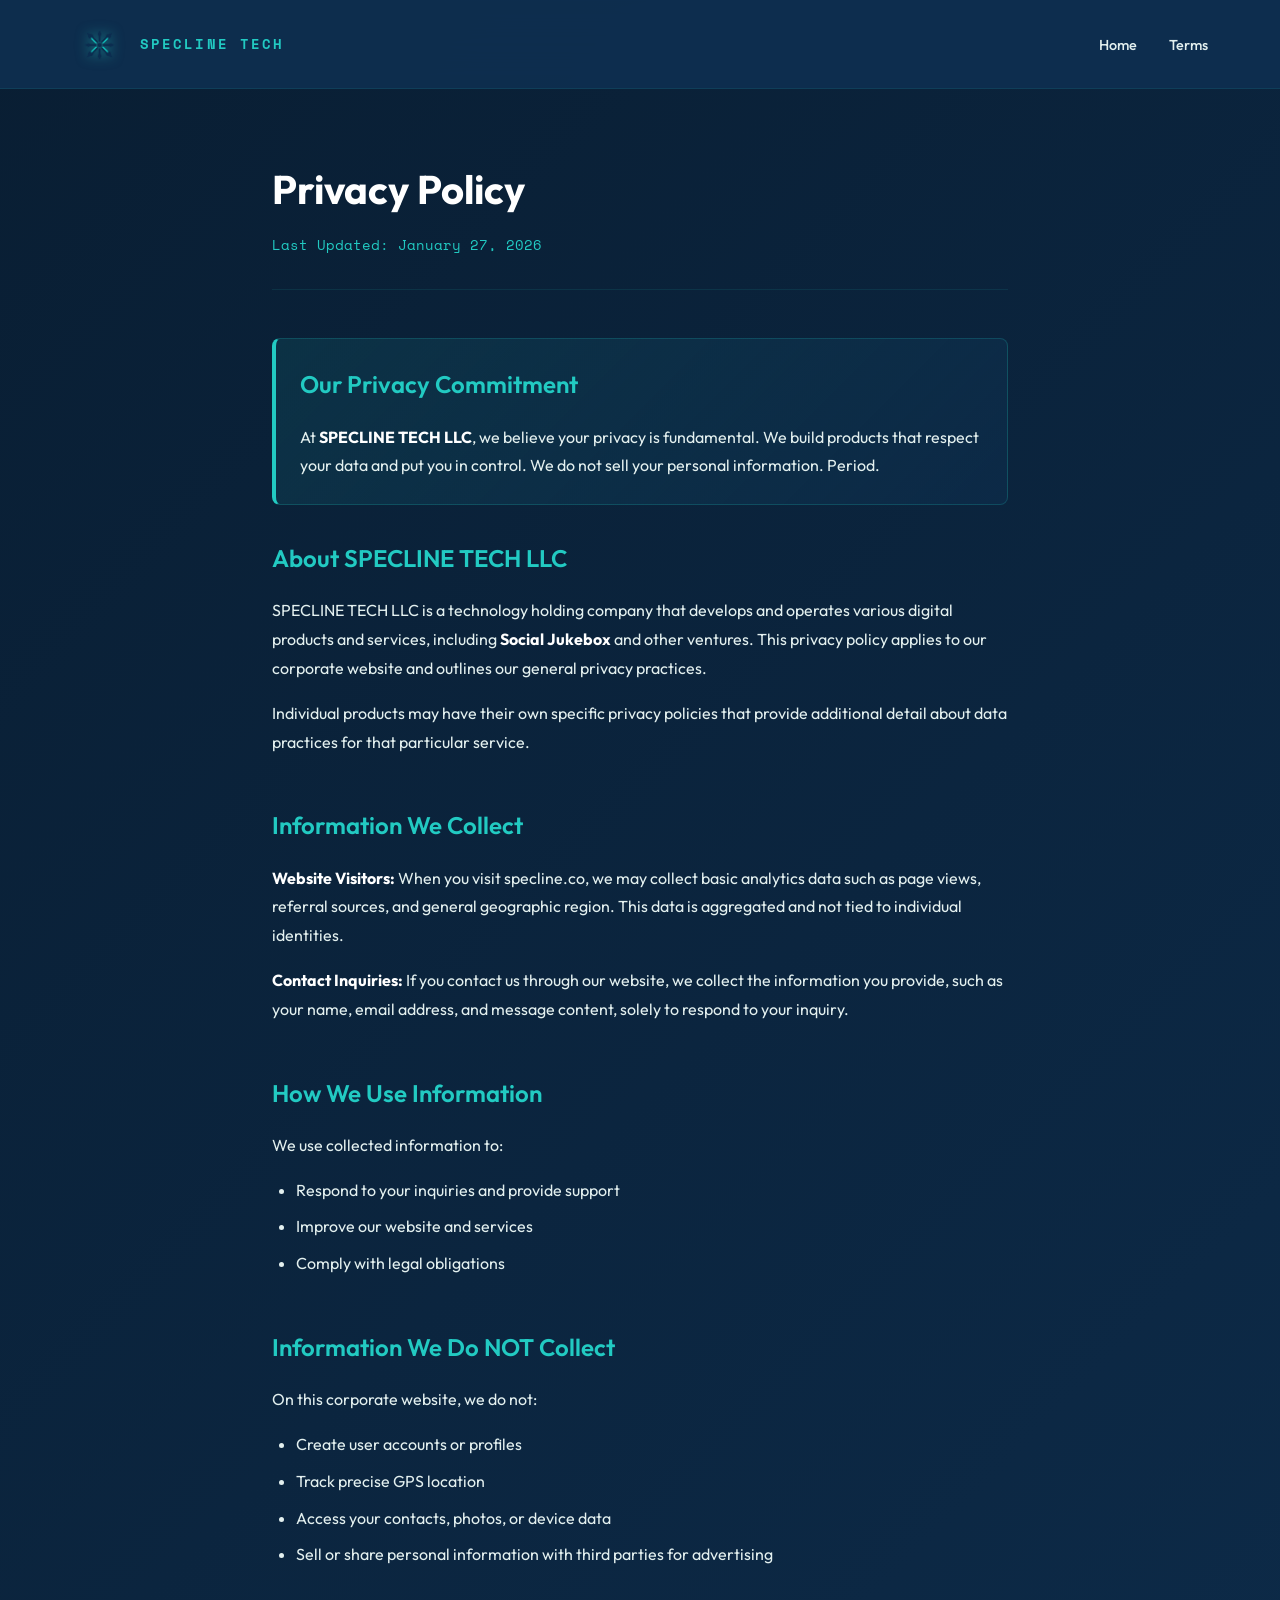
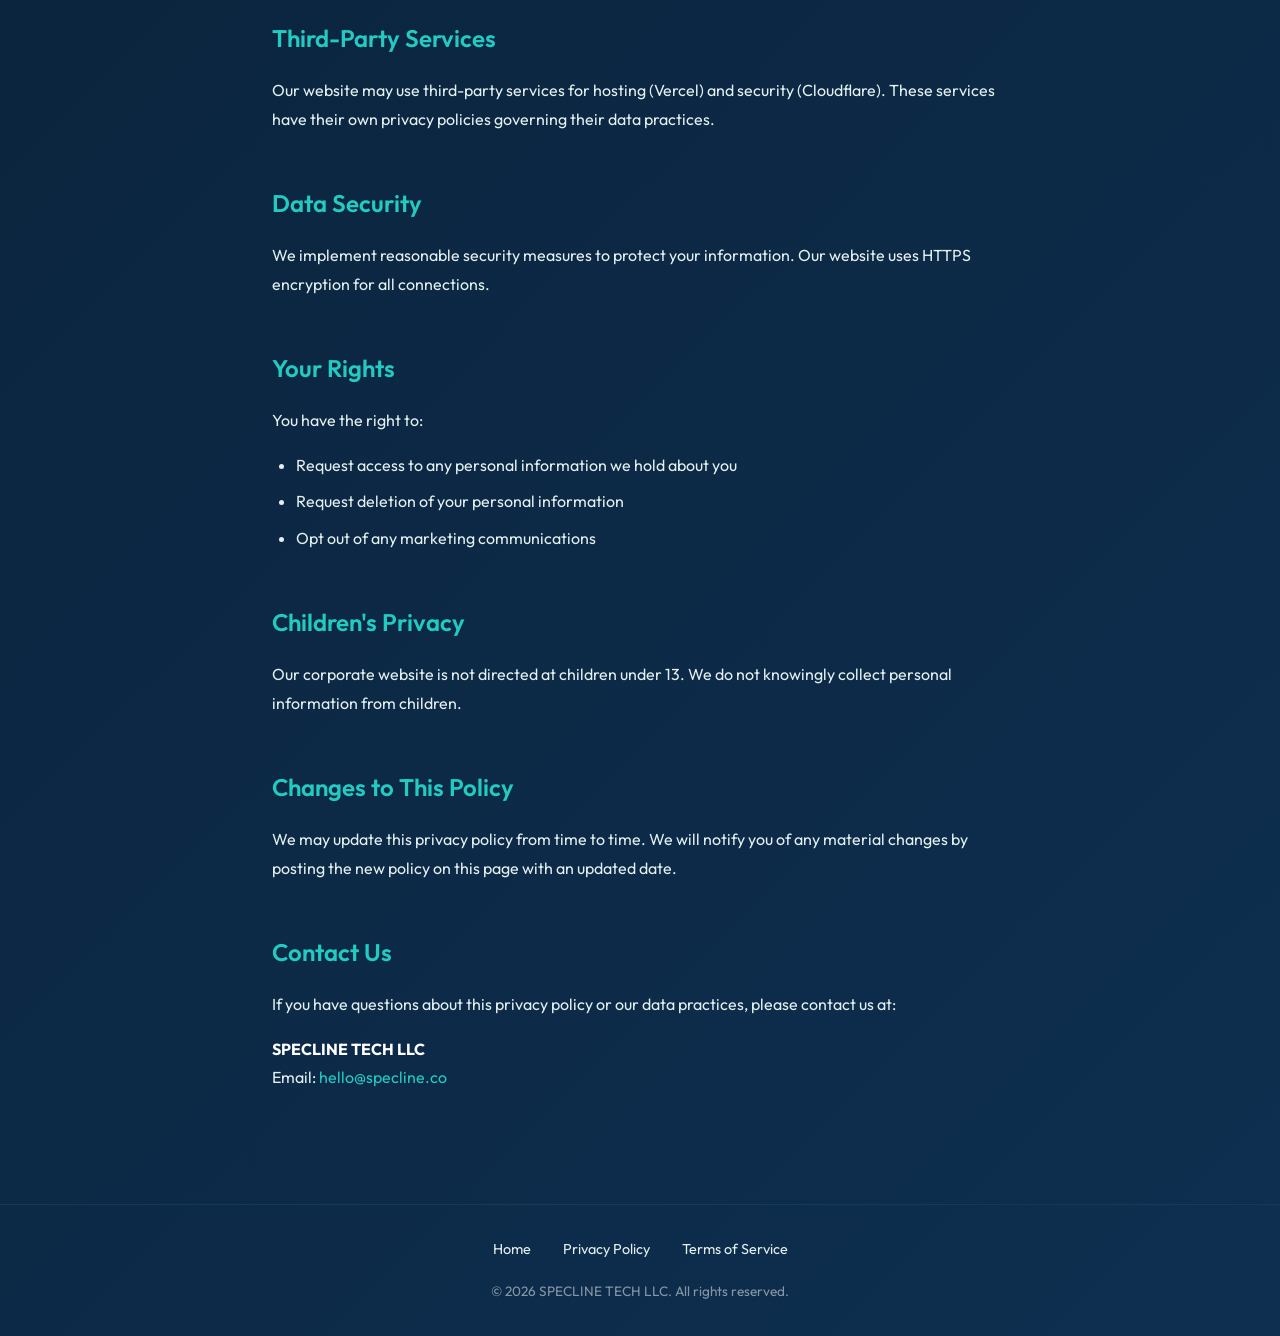
==== privacy.html @ 177c9298 "Add Privacy Policy, Terms of Service, and Spencer memorial" ====
<!DOCTYPE html>
<html lang="en">
<head>
    <meta charset="UTF-8">
    <meta name="viewport" content="width=device-width, initial-scale=1.0">
    <title>Privacy Policy | SPECLINE TECH LLC</title>
    <meta name="description" content="Privacy Policy for SPECLINE TECH LLC and its products.">
    
    <link rel="preconnect" href="https://fonts.googleapis.com">
    <link rel="preconnect" href="https://fonts.gstatic.com" crossorigin>
    <link href="https://fonts.googleapis.com/css2?family=Outfit:wght@300;400;500;600;700&family=Space+Mono:wght@400;700&display=swap" rel="stylesheet">
    
    <style>
        :root {
            --mint-light: #e3f0ef;
            --mint: #e2f1ef;
            --navy: #0e2f50;
            --teal: #22cac2;
            --navy-dark: #091e33;
            --navy-light: #1a4670;
            --teal-glow: rgba(34, 202, 194, 0.3);
            --white: #ffffff;
            --font-display: 'Outfit', sans-serif;
            --font-mono: 'Space Mono', monospace;
            --transition-smooth: cubic-bezier(0.4, 0, 0.2, 1);
        }

        *, *::before, *::after {
            margin: 0;
            padding: 0;
            box-sizing: border-box;
        }

        body {
            font-family: var(--font-display);
            background: linear-gradient(135deg, var(--navy-dark) 0%, var(--navy) 100%);
            color: var(--white);
            line-height: 1.8;
            min-height: 100vh;
        }

        .container {
            max-width: 800px;
            margin: 0 auto;
            padding: 0 2rem;
        }

        /* Navigation */
        .nav {
            padding: 1.5rem 0;
            background: rgba(14, 47, 80, 0.95);
            backdrop-filter: blur(20px);
            border-bottom: 1px solid rgba(34, 202, 194, 0.1);
        }

        .nav-inner {
            max-width: 1200px;
            margin: 0 auto;
            padding: 0 2rem;
            display: flex;
            justify-content: space-between;
            align-items: center;
        }

        .logo {
            display: flex;
            align-items: center;
            gap: 0.75rem;
            text-decoration: none;
            color: var(--white);
        }

        .logo img {
            height: 40px;
            width: auto;
            filter: drop-shadow(0 0 6px rgba(34, 202, 194, 0.5));
        }

        .logo-text {
            font-family: var(--font-mono);
            font-size: 0.9rem;
            font-weight: 700;
            letter-spacing: 0.15em;
            color: var(--teal);
        }

        .nav-links {
            display: flex;
            gap: 2rem;
            list-style: none;
        }

        .nav-links a {
            color: var(--mint-light);
            text-decoration: none;
            font-size: 0.9rem;
            font-weight: 500;
            transition: color 0.3s var(--transition-smooth);
        }

        .nav-links a:hover {
            color: var(--teal);
        }

        /* Content */
        .page-header {
            padding: 4rem 0 2rem;
            border-bottom: 1px solid rgba(34, 202, 194, 0.1);
            margin-bottom: 3rem;
        }

        .page-header h1 {
            font-size: 2.5rem;
            font-weight: 700;
            margin-bottom: 0.5rem;
        }

        .page-header .date {
            font-family: var(--font-mono);
            font-size: 0.85rem;
            color: var(--teal);
        }

        .content {
            padding-bottom: 4rem;
        }

        .content section {
            margin-bottom: 3rem;
        }

        .content h2 {
            font-size: 1.5rem;
            font-weight: 600;
            color: var(--teal);
            margin-bottom: 1rem;
        }

        .content p {
            color: var(--mint-light);
            margin-bottom: 1rem;
        }

        .content ul {
            color: var(--mint-light);
            margin-left: 1.5rem;
            margin-bottom: 1rem;
        }

        .content li {
            margin-bottom: 0.5rem;
        }

        .content strong {
            color: var(--white);
        }

        .content a {
            color: var(--teal);
            text-decoration: none;
        }

        .content a:hover {
            text-decoration: underline;
        }

        .highlight-box {
            background: linear-gradient(135deg, rgba(34, 202, 194, 0.1) 0%, rgba(14, 47, 80, 0.5) 100%);
            border: 1px solid rgba(34, 202, 194, 0.2);
            border-left: 4px solid var(--teal);
            border-radius: 8px;
            padding: 1.5rem;
            margin-bottom: 2rem;
        }

        /* Footer */
        .footer {
            border-top: 1px solid rgba(34, 202, 194, 0.1);
            padding: 2rem 0;
            text-align: center;
        }

        .footer-links {
            display: flex;
            justify-content: center;
            gap: 2rem;
            margin-bottom: 1rem;
        }

        .footer-links a {
            color: var(--mint-light);
            text-decoration: none;
            font-size: 0.9rem;
        }

        .footer-links a:hover {
            color: var(--teal);
        }

        .footer-text {
            color: rgba(255, 255, 255, 0.5);
            font-size: 0.85rem;
        }

        @media (max-width: 768px) {
            .nav-links {
                display: none;
            }
            
            .page-header h1 {
                font-size: 2rem;
            }
        }
    </style>
</head>
<body>
    <nav class="nav">
        <div class="nav-inner">
            <a href="index.html" class="logo">
                <img src="assets/images/logo-icon.png" alt="SPECLINE TECH">
                <span class="logo-text">SPECLINE TECH</span>
            </a>
            <ul class="nav-links">
                <li><a href="index.html">Home</a></li>
                <li><a href="terms.html">Terms</a></li>
            </ul>
        </div>
    </nav>

    <main class="container">
        <header class="page-header">
            <h1>Privacy Policy</h1>
            <p class="date">Last Updated: January 27, 2026</p>
        </header>

        <div class="content">
            <div class="highlight-box">
                <h2 style="margin-top: 0;">Our Privacy Commitment</h2>
                <p style="margin-bottom: 0;">At <strong>SPECLINE TECH LLC</strong>, we believe your privacy is fundamental. We build products that respect your data and put you in control. We do not sell your personal information. Period.</p>
            </div>

            <section>
                <h2>About SPECLINE TECH LLC</h2>
                <p>SPECLINE TECH LLC is a technology holding company that develops and operates various digital products and services, including <strong>Social Jukebox</strong> and other ventures. This privacy policy applies to our corporate website and outlines our general privacy practices.</p>
                <p>Individual products may have their own specific privacy policies that provide additional detail about data practices for that particular service.</p>
            </section>

            <section>
                <h2>Information We Collect</h2>
                <p><strong>Website Visitors:</strong> When you visit specline.co, we may collect basic analytics data such as page views, referral sources, and general geographic region. This data is aggregated and not tied to individual identities.</p>
                <p><strong>Contact Inquiries:</strong> If you contact us through our website, we collect the information you provide, such as your name, email address, and message content, solely to respond to your inquiry.</p>
            </section>

            <section>
                <h2>How We Use Information</h2>
                <p>We use collected information to:</p>
                <ul>
                    <li>Respond to your inquiries and provide support</li>
                    <li>Improve our website and services</li>
                    <li>Comply with legal obligations</li>
                </ul>
            </section>

            <section>
                <h2>Information We Do NOT Collect</h2>
                <p>On this corporate website, we do not:</p>
                <ul>
                    <li>Create user accounts or profiles</li>
                    <li>Track precise GPS location</li>
                    <li>Access your contacts, photos, or device data</li>
                    <li>Sell or share personal information with third parties for advertising</li>
                </ul>
            </section>

            <section>
                <h2>Third-Party Services</h2>
                <p>Our website may use third-party services for hosting (Vercel) and security (Cloudflare). These services have their own privacy policies governing their data practices.</p>
            </section>

            <section>
                <h2>Data Security</h2>
                <p>We implement reasonable security measures to protect your information. Our website uses HTTPS encryption for all connections.</p>
            </section>

            <section>
                <h2>Your Rights</h2>
                <p>You have the right to:</p>
                <ul>
                    <li>Request access to any personal information we hold about you</li>
                    <li>Request deletion of your personal information</li>
                    <li>Opt out of any marketing communications</li>
                </ul>
            </section>

            <section>
                <h2>Children's Privacy</h2>
                <p>Our corporate website is not directed at children under 13. We do not knowingly collect personal information from children.</p>
            </section>

            <section>
                <h2>Changes to This Policy</h2>
                <p>We may update this privacy policy from time to time. We will notify you of any material changes by posting the new policy on this page with an updated date.</p>
            </section>

            <section>
                <h2>Contact Us</h2>
                <p>If you have questions about this privacy policy or our data practices, please contact us at:</p>
                <p><strong>SPECLINE TECH LLC</strong><br>
                Email: <a href="mailto:hello@specline.co">hello@specline.co</a></p>
            </section>
        </div>
    </main>

    <footer class="footer">
        <div class="footer-links">
            <a href="index.html">Home</a>
            <a href="privacy.html">Privacy Policy</a>
            <a href="terms.html">Terms of Service</a>
        </div>
        <p class="footer-text">© 2026 SPECLINE TECH LLC. All rights reserved.</p>
    </footer>
</body>
</html>
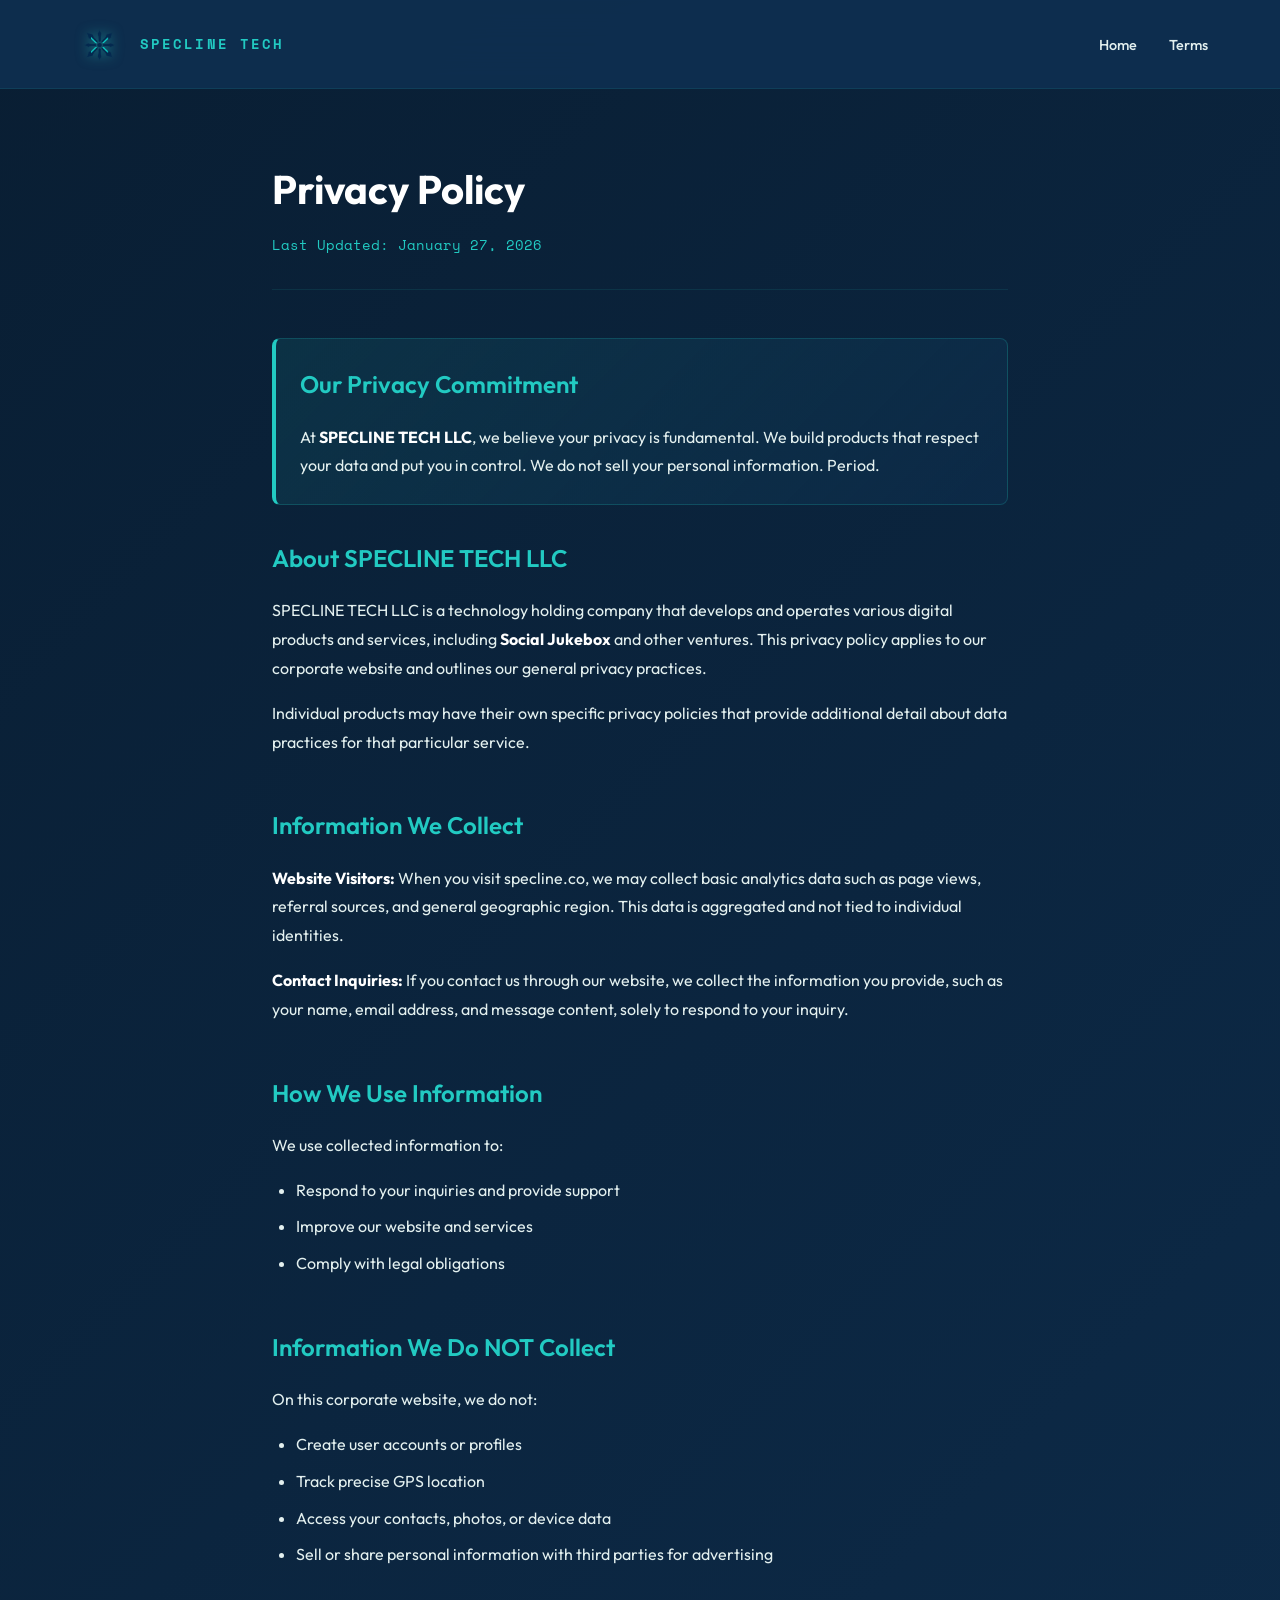
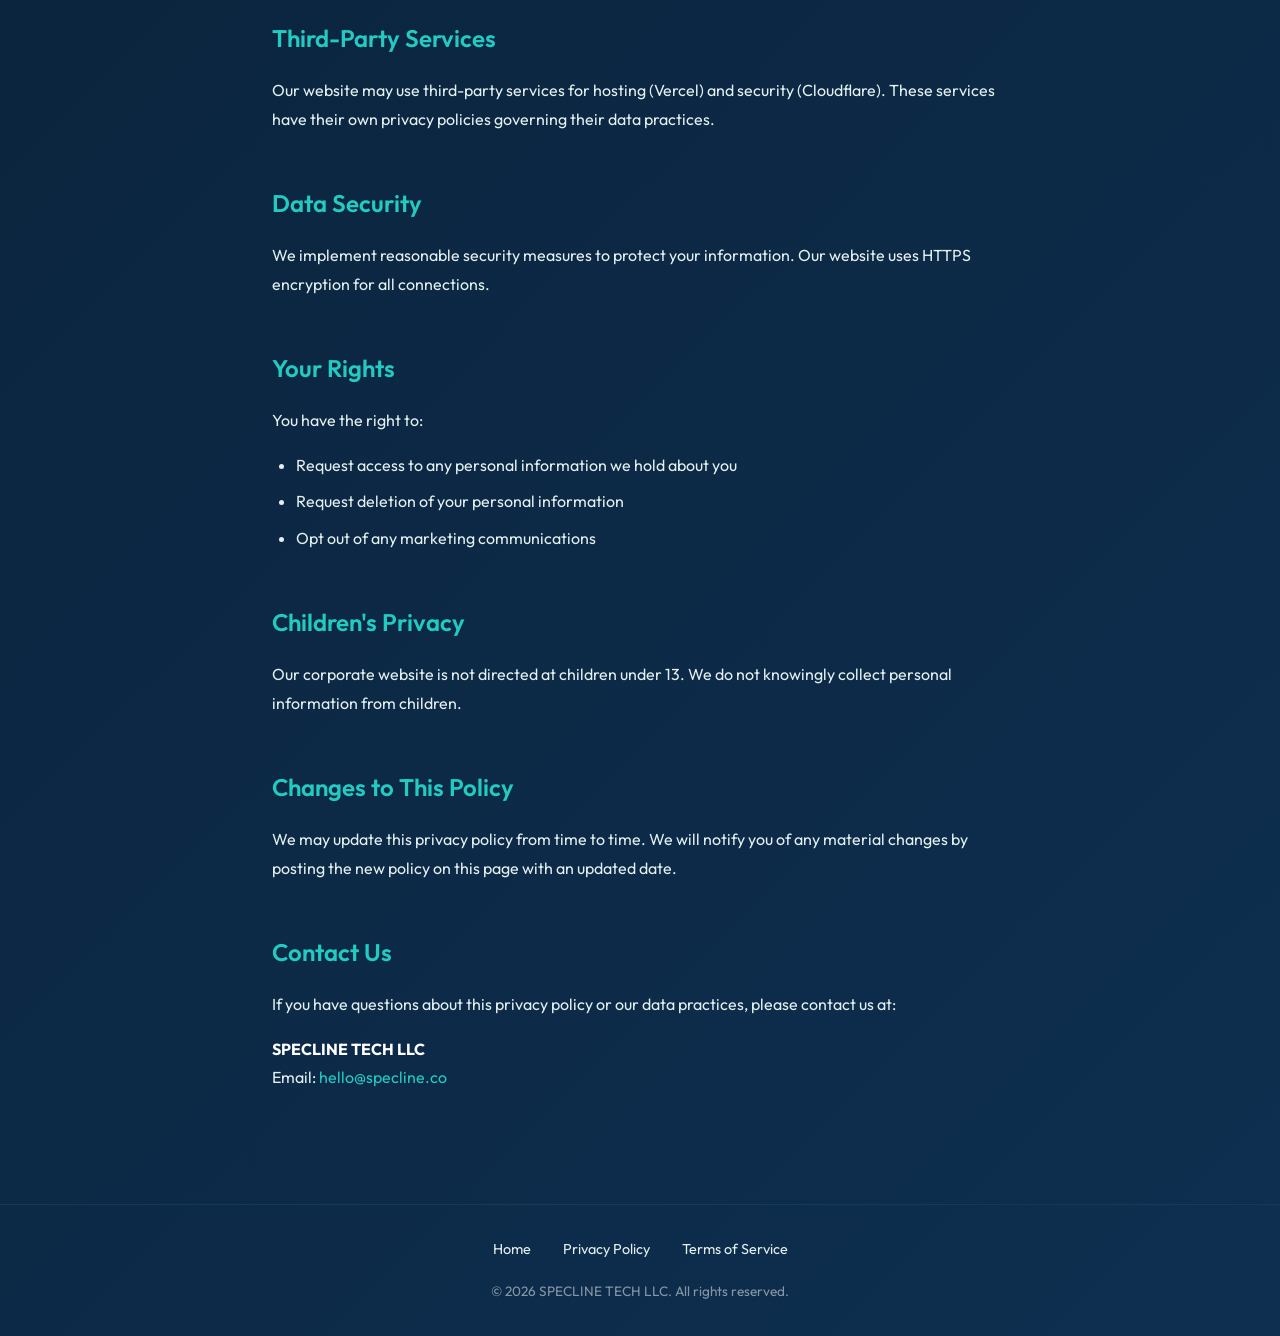
==== commit 3e241d42: "Add Vercel Web Analytics script to all pages Adds the Vercel Analytics script tag to index.html, pri" ====
--- a/privacy.html
+++ b/privacy.html
@@ -319,5 +319,6 @@
         </div>
         <p class="footer-text">© 2026 SPECLINE TECH LLC. All rights reserved.</p>
     </footer>
+    <script defer src="/_vercel/insights/script.js"></script>
 </body>
 </html>
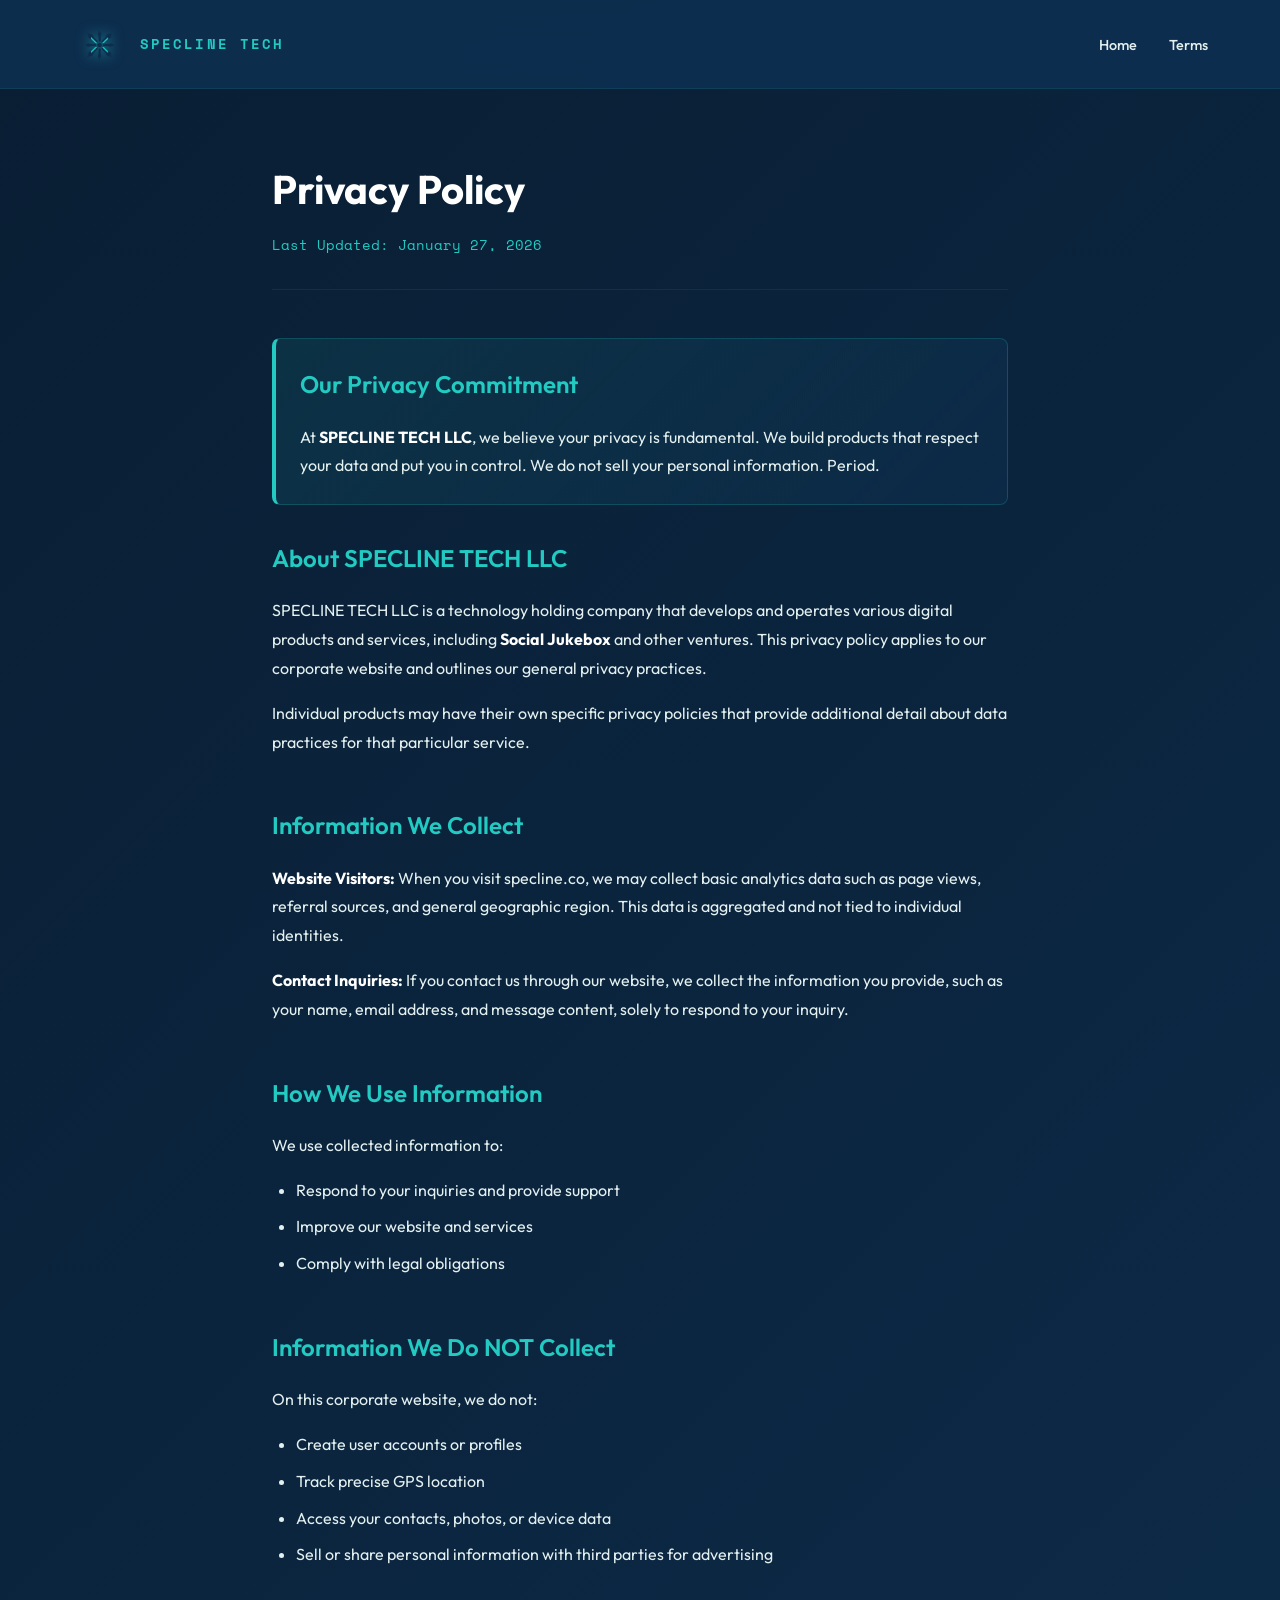
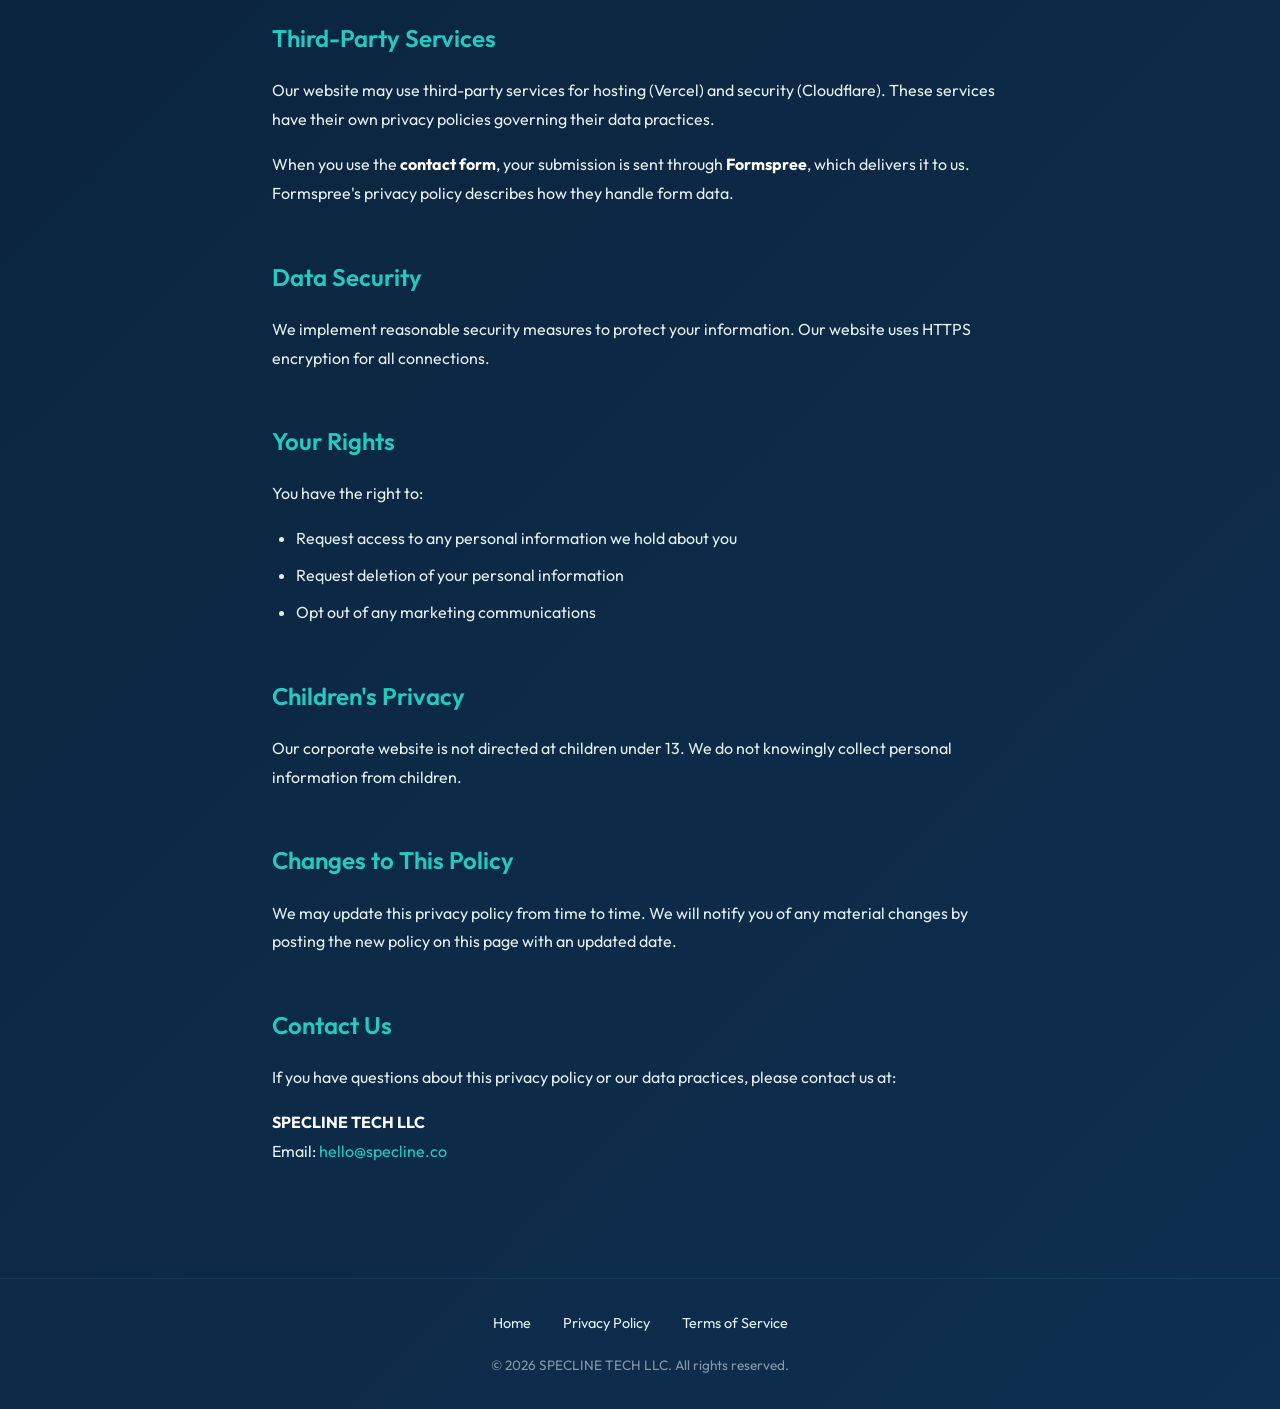
==== commit 4ee4b538: "Improve corporate site a11y, SEO, privacy disclosure, and headers. Add canonical and social meta tag" ====
--- a/privacy.html
+++ b/privacy.html
@@ -5,219 +5,28 @@
     <meta name="viewport" content="width=device-width, initial-scale=1.0">
     <title>Privacy Policy | SPECLINE TECH LLC</title>
     <meta name="description" content="Privacy Policy for SPECLINE TECH LLC and its products.">
-    
+    <link rel="canonical" href="https://speclinetech.com/privacy.html">
+    <meta property="og:type" content="website">
+    <meta property="og:url" content="https://speclinetech.com/privacy.html">
+    <meta property="og:title" content="Privacy Policy | SPECLINE TECH LLC">
+    <meta property="og:description" content="Privacy Policy for SPECLINE TECH LLC and its products.">
+    <meta property="og:image" content="https://speclinetech.com/assets/images/logo-icon.webp">
+    <meta name="twitter:card" content="summary_large_image">
+    <meta name="twitter:title" content="Privacy Policy | SPECLINE TECH LLC">
+    <meta name="twitter:description" content="Privacy Policy for SPECLINE TECH LLC and its products.">
+    <meta name="twitter:image" content="https://speclinetech.com/assets/images/logo-icon.webp">
+
     <link rel="preconnect" href="https://fonts.googleapis.com">
     <link rel="preconnect" href="https://fonts.gstatic.com" crossorigin>
-    <link href="https://fonts.googleapis.com/css2?family=Outfit:wght@300;400;500;600;700&family=Space+Mono:wght@400;700&display=swap" rel="stylesheet">
-    
-    <style>
-        :root {
-            --mint-light: #e3f0ef;
-            --mint: #e2f1ef;
-            --navy: #0e2f50;
-            --teal: #22cac2;
-            --navy-dark: #091e33;
-            --navy-light: #1a4670;
-            --teal-glow: rgba(34, 202, 194, 0.3);
-            --white: #ffffff;
-            --font-display: 'Outfit', sans-serif;
-            --font-mono: 'Space Mono', monospace;
-            --transition-smooth: cubic-bezier(0.4, 0, 0.2, 1);
-        }
-
-        *, *::before, *::after {
-            margin: 0;
-            padding: 0;
-            box-sizing: border-box;
-        }
-
-        body {
-            font-family: var(--font-display);
-            background: linear-gradient(135deg, var(--navy-dark) 0%, var(--navy) 100%);
-            color: var(--white);
-            line-height: 1.8;
-            min-height: 100vh;
-        }
-
-        .container {
-            max-width: 800px;
-            margin: 0 auto;
-            padding: 0 2rem;
-        }
-
-        /* Navigation */
-        .nav {
-            padding: 1.5rem 0;
-            background: rgba(14, 47, 80, 0.95);
-            backdrop-filter: blur(20px);
-            border-bottom: 1px solid rgba(34, 202, 194, 0.1);
-        }
-
-        .nav-inner {
-            max-width: 1200px;
-            margin: 0 auto;
-            padding: 0 2rem;
-            display: flex;
-            justify-content: space-between;
-            align-items: center;
-        }
-
-        .logo {
-            display: flex;
-            align-items: center;
-            gap: 0.75rem;
-            text-decoration: none;
-            color: var(--white);
-        }
-
-        .logo img {
-            height: 40px;
-            width: auto;
-            filter: drop-shadow(0 0 6px rgba(34, 202, 194, 0.5));
-        }
-
-        .logo-text {
-            font-family: var(--font-mono);
-            font-size: 0.9rem;
-            font-weight: 700;
-            letter-spacing: 0.15em;
-            color: var(--teal);
-        }
-
-        .nav-links {
-            display: flex;
-            gap: 2rem;
-            list-style: none;
-        }
-
-        .nav-links a {
-            color: var(--mint-light);
-            text-decoration: none;
-            font-size: 0.9rem;
-            font-weight: 500;
-            transition: color 0.3s var(--transition-smooth);
-        }
-
-        .nav-links a:hover {
-            color: var(--teal);
-        }
-
-        /* Content */
-        .page-header {
-            padding: 4rem 0 2rem;
-            border-bottom: 1px solid rgba(34, 202, 194, 0.1);
-            margin-bottom: 3rem;
-        }
-
-        .page-header h1 {
-            font-size: 2.5rem;
-            font-weight: 700;
-            margin-bottom: 0.5rem;
-        }
-
-        .page-header .date {
-            font-family: var(--font-mono);
-            font-size: 0.85rem;
-            color: var(--teal);
-        }
-
-        .content {
-            padding-bottom: 4rem;
-        }
-
-        .content section {
-            margin-bottom: 3rem;
-        }
-
-        .content h2 {
-            font-size: 1.5rem;
-            font-weight: 600;
-            color: var(--teal);
-            margin-bottom: 1rem;
-        }
-
-        .content p {
-            color: var(--mint-light);
-            margin-bottom: 1rem;
-        }
-
-        .content ul {
-            color: var(--mint-light);
-            margin-left: 1.5rem;
-            margin-bottom: 1rem;
-        }
-
-        .content li {
-            margin-bottom: 0.5rem;
-        }
-
-        .content strong {
-            color: var(--white);
-        }
-
-        .content a {
-            color: var(--teal);
-            text-decoration: none;
-        }
-
-        .content a:hover {
-            text-decoration: underline;
-        }
-
-        .highlight-box {
-            background: linear-gradient(135deg, rgba(34, 202, 194, 0.1) 0%, rgba(14, 47, 80, 0.5) 100%);
-            border: 1px solid rgba(34, 202, 194, 0.2);
-            border-left: 4px solid var(--teal);
-            border-radius: 8px;
-            padding: 1.5rem;
-            margin-bottom: 2rem;
-        }
-
-        /* Footer */
-        .footer {
-            border-top: 1px solid rgba(34, 202, 194, 0.1);
-            padding: 2rem 0;
-            text-align: center;
-        }
-
-        .footer-links {
-            display: flex;
-            justify-content: center;
-            gap: 2rem;
-            margin-bottom: 1rem;
-        }
-
-        .footer-links a {
-            color: var(--mint-light);
-            text-decoration: none;
-            font-size: 0.9rem;
-        }
-
-        .footer-links a:hover {
-            color: var(--teal);
-        }
-
-        .footer-text {
-            color: rgba(255, 255, 255, 0.5);
-            font-size: 0.85rem;
-        }
-
-        @media (max-width: 768px) {
-            .nav-links {
-                display: none;
-            }
-            
-            .page-header h1 {
-                font-size: 2rem;
-            }
-        }
-    </style>
+    <link rel="preload" href="https://fonts.googleapis.com/css2?family=Outfit:wght@300;400;500;600;700&family=Space+Mono:wght@400;700&display=swap" as="style" onload="this.onload=null;this.rel='stylesheet'">
+    <noscript><link href="https://fonts.googleapis.com/css2?family=Outfit:wght@300;400;500;600;700&family=Space+Mono:wght@400;700&display=swap" rel="stylesheet"></noscript>
+    <link rel="stylesheet" href="assets/css/legal.css">
 </head>
 <body>
     <nav class="nav">
         <div class="nav-inner">
             <a href="index.html" class="logo">
-                <img src="assets/images/logo-icon.png" alt="SPECLINE TECH">
+                <img src="assets/images/logo-icon.webp" alt="SPECLINE TECH" width="40" height="40">
                 <span class="logo-text">SPECLINE TECH</span>
             </a>
             <ul class="nav-links">
@@ -275,6 +84,7 @@
             <section>
                 <h2>Third-Party Services</h2>
                 <p>Our website may use third-party services for hosting (Vercel) and security (Cloudflare). These services have their own privacy policies governing their data practices.</p>
+                <p>When you use the <strong>contact form</strong>, your submission is sent through <strong>Formspree</strong>, which delivers it to us. Formspree's privacy policy describes how they handle form data.</p>
             </section>
 
             <section>
@@ -319,6 +129,5 @@
         </div>
         <p class="footer-text">© 2026 SPECLINE TECH LLC. All rights reserved.</p>
     </footer>
-    <script defer src="/_vercel/insights/script.js"></script>
 </body>
 </html>
--- a/assets/css/legal.css
+++ b/assets/css/legal.css
@@ -0,0 +1,213 @@
+:root {
+    --mint-light: #e3f0ef;
+    --mint: #e2f1ef;
+    --navy: #0e2f50;
+    --teal: #22cac2;
+    --navy-dark: #091e33;
+    --navy-light: #1a4670;
+    --teal-glow: rgba(34, 202, 194, 0.3);
+    --white: #ffffff;
+    --font-display: 'Outfit', sans-serif;
+    --font-mono: 'Space Mono', monospace;
+    --transition-smooth: cubic-bezier(0.4, 0, 0.2, 1);
+}
+
+*, *::before, *::after {
+    margin: 0;
+    padding: 0;
+    box-sizing: border-box;
+}
+
+body {
+    font-family: var(--font-display);
+    background: linear-gradient(135deg, var(--navy-dark) 0%, var(--navy) 100%);
+    color: var(--white);
+    line-height: 1.8;
+    min-height: 100vh;
+}
+
+.container {
+    max-width: 800px;
+    margin: 0 auto;
+    padding: 0 2rem;
+}
+
+.nav {
+    padding: 1.5rem 0;
+    background: rgba(14, 47, 80, 0.95);
+    backdrop-filter: blur(20px);
+    border-bottom: 1px solid rgba(34, 202, 194, 0.1);
+}
+
+.nav-inner {
+    max-width: 1200px;
+    margin: 0 auto;
+    padding: 0 2rem;
+    display: flex;
+    justify-content: space-between;
+    align-items: center;
+}
+
+.logo {
+    display: flex;
+    align-items: center;
+    gap: 0.75rem;
+    text-decoration: none;
+    color: var(--white);
+}
+
+.logo img {
+    height: 40px;
+    width: auto;
+    filter: drop-shadow(0 0 6px rgba(34, 202, 194, 0.5));
+}
+
+.logo-text {
+    font-family: var(--font-mono);
+    font-size: 0.9rem;
+    font-weight: 700;
+    letter-spacing: 0.15em;
+    color: var(--teal);
+}
+
+.nav-links {
+    display: flex;
+    gap: 2rem;
+    list-style: none;
+}
+
+.nav-links a {
+    color: var(--mint-light);
+    text-decoration: none;
+    font-size: 0.9rem;
+    font-weight: 500;
+    transition: color 0.3s var(--transition-smooth);
+}
+
+.nav-links a:hover {
+    color: var(--teal);
+}
+
+.page-header {
+    padding: 4rem 0 2rem;
+    border-bottom: 1px solid rgba(34, 202, 194, 0.1);
+    margin-bottom: 3rem;
+}
+
+.page-header h1 {
+    font-size: 2.5rem;
+    font-weight: 700;
+    margin-bottom: 0.5rem;
+}
+
+.page-header .date {
+    font-family: var(--font-mono);
+    font-size: 0.85rem;
+    color: var(--teal);
+}
+
+.content {
+    padding-bottom: 4rem;
+}
+
+.content section {
+    margin-bottom: 3rem;
+}
+
+.content h2 {
+    font-size: 1.5rem;
+    font-weight: 600;
+    color: var(--teal);
+    margin-bottom: 1rem;
+}
+
+.content p {
+    color: var(--mint-light);
+    margin-bottom: 1rem;
+}
+
+.content ul {
+    color: var(--mint-light);
+    margin-left: 1.5rem;
+    margin-bottom: 1rem;
+}
+
+.content li {
+    margin-bottom: 0.5rem;
+}
+
+.content strong {
+    color: var(--white);
+}
+
+.content a {
+    color: var(--teal);
+    text-decoration: none;
+}
+
+.content a:hover {
+    text-decoration: underline;
+}
+
+.highlight-box {
+    background: linear-gradient(135deg, rgba(34, 202, 194, 0.1) 0%, rgba(14, 47, 80, 0.5) 100%);
+    border: 1px solid rgba(34, 202, 194, 0.2);
+    border-left: 4px solid var(--teal);
+    border-radius: 8px;
+    padding: 1.5rem;
+    margin-bottom: 2rem;
+}
+
+.legal-notice {
+    background: rgba(255, 255, 255, 0.05);
+    border: 1px solid rgba(255, 255, 255, 0.1);
+    border-radius: 8px;
+    padding: 1.5rem;
+    font-size: 0.9rem;
+    color: var(--mint-light);
+    font-style: italic;
+}
+
+.footer {
+    border-top: 1px solid rgba(34, 202, 194, 0.1);
+    padding: 2rem 0;
+    text-align: center;
+}
+
+.footer-links {
+    display: flex;
+    justify-content: center;
+    gap: 2rem;
+    margin-bottom: 1rem;
+}
+
+.footer-links a {
+    color: var(--mint-light);
+    text-decoration: none;
+    font-size: 0.9rem;
+}
+
+.footer-links a:hover {
+    color: var(--teal);
+}
+
+.footer-text {
+    color: rgba(255, 255, 255, 0.5);
+    font-size: 0.85rem;
+}
+
+@media (max-width: 768px) {
+    .nav-links {
+        display: none;
+    }
+
+    .page-header h1 {
+        font-size: 2rem;
+    }
+}
+
+@media (prefers-reduced-motion: reduce) {
+    .nav-links a {
+        transition: none;
+    }
+}
